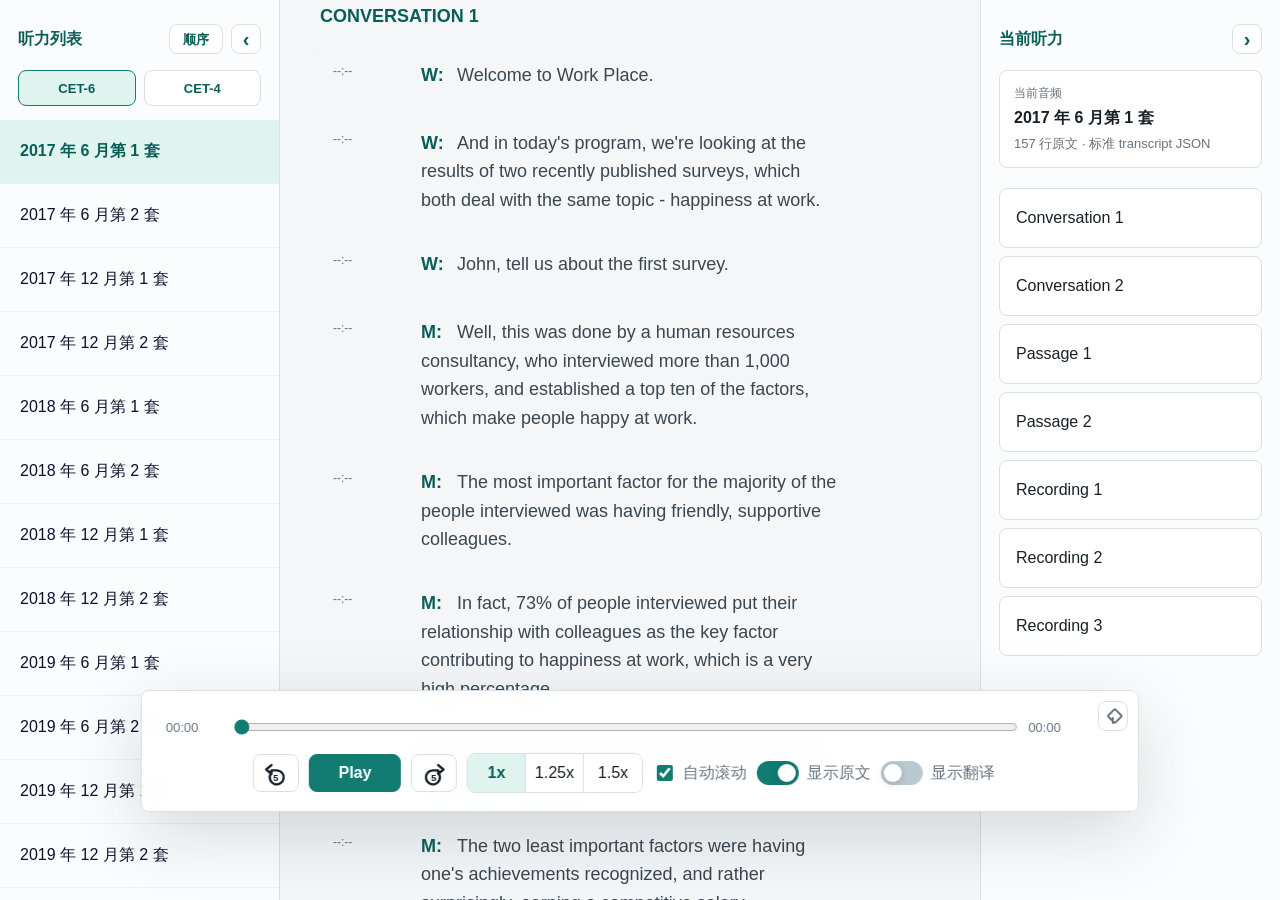
==== index.html @ cafbfebe "feat: CET 六级听力精听 Web App — 音频托管 Supabase / 部署 Render" ====
<!doctype html>
<html lang="zh-CN">
  <head>
    <meta charset="utf-8" />
    <meta
      name="viewport"
      content="width=device-width, initial-scale=1"
    />
    <title>CET听力播放器</title>
    <link
      rel="icon"
      href="./ui/cet-icon.svg"
      type="image/svg+xml"
    />
    <link
      rel="stylesheet"
      href="./ui/styles.css"
    />
    <script
      defer
      src="./ui/app.js"
    ></script>
  </head>
  <body>
    <div
      class="shell"
      id="shell"
    >
      <aside
        class="catalog"
        aria-label="听力列表"
      >
        <div class="side-header">
          <span>听力列表</span>
          <div class="side-actions">
            <button
              id="sortTrackList"
              class="side-order-toggle"
              type="button"
              title="切换为逆序显示"
              aria-label="当前为顺序显示，切换为逆序显示"
            >
              顺序
            </button>
            <button
              id="hideLeftSidebar"
              class="side-toggle"
              type="button"
              title="隐藏左侧栏"
              aria-label="隐藏左侧栏"
            >
              ‹
            </button>
          </div>
        </div>
        <div
          id="examTabs"
          class="exam-tabs"
          aria-label="考试类型"
        ></div>
        <nav
          class="track-list"
          id="trackList"
          aria-label="听力年份列表"
        ></nav>
      </aside>

      <div
        id="leftResizer"
        class="resizer left-resizer"
        role="separator"
        aria-orientation="vertical"
        aria-label="调整左侧栏宽度"
      ></div>

      <main class="player">
        <section
          class="now-playing"
          aria-label="播放器"
        >
          <button
            id="pinPlayer"
            class="pin-player"
            type="button"
            title="固定播放器"
            aria-label="固定播放器"
            aria-pressed="false"
          >
            <span
              class="pin-icon"
              aria-hidden="true"
            ></span>
          </button>
          <div class="progress-row">
            <span id="currentTime">00:00</span>
            <input
              id="progress"
              class="progress"
              type="range"
              min="0"
              max="1000"
              value="0"
              aria-label="播放进度"
            />
            <span id="duration">00:00</span>
          </div>

          <div
            class="controls"
            aria-label="播放控制"
          >
            <button
              id="backBtn"
              class="icon-btn seek-btn seek-back"
              type="button"
              title="后退 5 秒"
              aria-label="后退 5 秒"
            >
              <span
                class="seek-icon"
                aria-hidden="true"
              >
                <svg
                  viewBox="0 0 32 32"
                  focusable="false"
                >
                  <path d="M11 7 5 12l6 5v-4h6a8 8 0 1 1-7.1 4.3" />
                  <text
                    x="16"
                    y="22"
                  >
                    5
                  </text>
                </svg>
              </span>
            </button>
            <button
              id="playBtn"
              class="play-btn"
              type="button"
              title="播放或暂停"
              aria-label="播放或暂停"
            >
              Play
            </button>
            <button
              id="forwardBtn"
              class="icon-btn seek-btn seek-forward"
              type="button"
              title="前进 5 秒"
              aria-label="前进 5 秒"
            >
              <span
                class="seek-icon"
                aria-hidden="true"
              >
                <svg
                  viewBox="0 0 32 32"
                  focusable="false"
                >
                  <path d="M21 7l6 5-6 5v-4h-6a8 8 0 1 0 7.1 4.3" />
                  <text
                    x="16"
                    y="22"
                  >
                    5
                  </text>
                </svg>
              </span>
            </button>

            <div
              class="segmented"
              aria-label="播放速度"
            >
              <button
                class="speed active"
                type="button"
                data-speed="1"
              >
                1x
              </button>
              <button
                class="speed"
                type="button"
                data-speed="1.25"
              >
                1.25x
              </button>
              <button
                class="speed"
                type="button"
                data-speed="1.5"
              >
                1.5x
              </button>
            </div>

            <label class="toggle">
              <input
                id="autoScroll"
                type="checkbox"
                checked
              />
              <span>自动滚动</span>
            </label>

            <label class="switch-control">
              <input
                id="transcriptVisible"
                type="checkbox"
                role="switch"
                checked
                aria-label="显示听力原文"
              />
              <span
                class="switch-track"
                aria-hidden="true"
              ></span>
              <span>显示原文</span>
            </label>

            <label class="switch-control">
              <input
                id="translationVisible"
                type="checkbox"
                role="switch"
                aria-label="显示中文翻译"
              />
              <span
                class="switch-track"
                aria-hidden="true"
              ></span>
              <span>显示翻译</span>
            </label>
          </div>

          <audio
            id="audio"
            preload="metadata"
          ></audio>
        </section>

        <section
          class="workspace"
          aria-label="听力原文"
        >
          <div
            id="transcript"
            class="transcript"
            aria-live="polite"
          ></div>
        </section>
      </main>

      <div
        id="rightResizer"
        class="resizer right-resizer"
        role="separator"
        aria-orientation="vertical"
        aria-label="调整右侧栏宽度"
      ></div>

      <aside
        class="details"
        aria-label="当前听力"
      >
        <div class="side-header">
          <span>当前听力</span>
          <button
            id="hideRightSidebar"
            class="side-toggle"
            type="button"
            title="隐藏右侧栏"
            aria-label="隐藏右侧栏"
          >
            ›
          </button>
        </div>

        <div class="track-card">
          <span class="track-label">当前音频</span>
          <strong id="trackName">2025 年 12 月 第 1 套</strong>
          <span id="trackMeta">正在载入...</span>
        </div>

        <nav
          class="section-nav"
          id="sectionNav"
          aria-label="段落导航"
        ></nav>
      </aside>

      <button
        id="showLeftSidebar"
        class="restore-sidebar restore-left"
        type="button"
        title="显示左侧栏"
        aria-label="显示左侧栏"
      >
        ›
      </button>
      <button
        id="showRightSidebar"
        class="restore-sidebar restore-right"
        type="button"
        title="显示右侧栏"
        aria-label="显示右侧栏"
      >
        ‹
      </button>
    </div>
  </body>
</html>
---- ui/styles.css ----
:root {
  color-scheme: light;
  --bg: #f4f6f8;
  --panel: #ffffff;
  --panel-soft: #eef3f6;
  --text: #172026;
  --muted: #67727e;
  --line: #d8e0e6;
  --accent: #127c72;
  --accent-strong: #095f58;
  --accent-soft: #dff3ef;
  --warning: #9a5b00;
  --shadow: 0 20px 60px rgba(19, 35, 46, 0.12);
  --left-sidebar-width: 280px;
  --right-sidebar-width: 300px;
  --resizer-width: 8px;
}

* {
  box-sizing: border-box;
}

html,
body {
  height: 100%;
}

body {
  margin: 0;
  overflow: hidden;
  background: var(--bg);
  color: var(--text);
  font-family: "Inter", "Segoe UI", "Microsoft YaHei", Arial, sans-serif;
  letter-spacing: 0;
}

button,
input {
  font: inherit;
}

button {
  border: 1px solid var(--line);
  background: var(--panel);
  color: var(--text);
  cursor: pointer;
  transition:
    background 160ms ease,
    border-color 160ms ease,
    transform 160ms ease;
}

button:hover {
  border-color: #aab8c2;
  background: #f8fafb;
}

button:active {
  transform: translateY(1px);
}

.shell {
  display: grid;
  grid-template-columns:
    var(--left-sidebar-width) var(--resizer-width) minmax(0, 1fr)
    var(--resizer-width) var(--right-sidebar-width);
  height: 100vh;
  overflow: hidden;
}

.shell.left-collapsed {
  --left-sidebar-width: 0px;
}

.shell.right-collapsed {
  --right-sidebar-width: 0px;
}

.catalog,
.details {
  position: sticky;
  top: 0;
  height: 100vh;
  overflow: auto;
  padding: 22px 18px;
  background: #fbfcfd;
}

.catalog {
  display: flex;
  flex-direction: column;
  grid-column: 1;
  overflow: hidden;
  border-right: 1px solid var(--line);
}

.details {
  grid-column: 5;
  border-left: 1px solid var(--line);
}

.shell.left-collapsed .catalog,
.shell.right-collapsed .details {
  overflow: hidden;
  padding: 0;
  border: 0;
}

.shell.left-collapsed .catalog > *,
.shell.right-collapsed .details > * {
  display: none;
}

.player {
  display: grid;
  grid-template-rows: minmax(0, 1fr);
  grid-column: 3;
  height: 100vh;
  min-width: 0;
  overflow: hidden;
}

.side-header {
  flex: 0 0 auto;
  display: flex;
  align-items: center;
  justify-content: space-between;
  gap: 10px;
  min-height: 34px;
  margin-bottom: 14px;
  color: var(--accent-strong);
  font-weight: 800;
}

.side-actions {
  display: inline-flex;
  align-items: center;
  gap: 8px;
}

.exam-tabs {
  display: grid;
  grid-template-columns: repeat(2, minmax(0, 1fr));
  gap: 8px;
  margin-bottom: 14px;
}

.exam-tab {
  min-height: 36px;
  padding: 0 12px;
  border-radius: 8px;
  color: var(--accent-strong);
  font-size: 13px;
  font-weight: 800;
  line-height: 1;
}

.exam-tab.active {
  border-color: var(--accent);
  background: var(--accent-soft);
}

.exam-tabs[hidden] {
  display: none;
}

.side-order-toggle {
  min-width: 54px;
  height: 30px;
  padding: 0 10px;
  border-radius: 8px;
  color: var(--accent-strong);
  font-size: 13px;
  font-weight: 800;
  line-height: 1;
  white-space: nowrap;
}

.side-toggle,
.restore-sidebar {
  display: inline-grid;
  place-items: center;
  width: 30px;
  height: 30px;
  padding: 0;
  border-radius: 8px;
  color: var(--accent-strong);
  font-size: 20px;
  font-weight: 900;
  line-height: 1;
}

.restore-sidebar {
  position: fixed;
  z-index: 20;
  top: 14px;
  display: none;
  background: var(--accent);
  color: #fff;
  border-color: var(--accent);
}

.restore-left {
  left: 24px;
}

.restore-right {
  right: 24px;
}

.shell.left-collapsed .restore-left,
.shell.right-collapsed .restore-right {
  display: grid;
}

.resizer {
  position: relative;
  z-index: 12;
  width: var(--resizer-width);
  min-width: var(--resizer-width);
  height: 100vh;
  cursor: col-resize;
  background: transparent;
}

.left-resizer {
  grid-column: 2;
}

.right-resizer {
  grid-column: 4;
}

.resizer::before {
  content: "";
  position: absolute;
  inset: 0 3px;
  background: transparent;
  transition: background 160ms ease;
}

.resizer:hover::before,
.resizer.active::before {
  background: var(--accent);
}

.shell.left-collapsed .left-resizer,
.shell.right-collapsed .right-resizer {
  pointer-events: none;
}

body.resizing {
  cursor: col-resize;
  user-select: none;
}

.track-list {
  --sb-track-color: #dde5e8;
  --sb-thumb-color: #6baf8d;
  --sb-size: 9px;
  display: grid;
  flex: 1 1 auto;
  align-content: start;
  min-height: 0;
  margin: 0 -18px -22px;
  overflow: auto;
}

.track-list::-webkit-scrollbar {
  width: calc(var(--sb-size) - 3px);
}

.track-list::-webkit-scrollbar-track {
  background: var(--sb-track-color);
  border-radius: 7px;
}

.track-list::-webkit-scrollbar-thumb {
  background: var(--sb-thumb-color);
  border-radius: 7px;
}

@supports not selector(::-webkit-scrollbar) {
  .track-list {
    scrollbar-color: var(--sb-thumb-color) var(--sb-track-color);
    scrollbar-width: thin;
  }
}

.track-list-item {
  width: 100%;
  min-height: 64px;
  padding: 0 20px;
  border: 0;
  border-bottom: 1px solid #edf1f4;
  border-radius: 0;
  background: transparent;
  color: #09122d;
  text-align: left;
  white-space: nowrap;
  overflow: hidden;
  text-overflow: ellipsis;
}

.track-list-item:hover {
  background: #eef7f5;
}

.track-list-item.active {
  background: var(--accent-soft);
  color: var(--accent-strong);
  font-weight: 800;
}

.track-list-item.unavailable {
  color: #526273;
  cursor: default;
}

.track-list-item.unavailable:hover {
  background: transparent;
}

.track-card {
  display: grid;
  gap: 6px;
  padding: 14px;
  margin-bottom: 20px;
  border: 1px solid var(--line);
  border-radius: 8px;
  background: var(--panel);
}

.track-label {
  color: var(--muted);
  font-size: 12px;
}

.track-card strong {
  font-size: 16px;
}

.track-card span:last-child {
  color: var(--muted);
  font-size: 13px;
}

.section-nav {
  display: grid;
  gap: 8px;
}

.section-nav-item {
  display: grid;
  grid-template-columns: minmax(0, 1fr) auto;
  gap: 8px;
  align-items: center;
  min-height: 60px;
  padding: 8px 10px 8px 16px;
  border: 1px solid var(--line);
  border-radius: 8px;
  background: var(--panel);
  transition:
    background 160ms ease,
    border-color 160ms ease,
    box-shadow 160ms ease;
}

.section-nav-item:hover {
  border-color: #aab8c2;
  background: #f8fafb;
}

.section-nav-item.active {
  border-color: var(--accent);
  background: var(--accent-soft);
  color: var(--accent-strong);
  font-weight: 700;
}

.section-jump {
  width: 100%;
  min-height: 40px;
  min-width: 0;
  padding: 0;
  border: 0;
  border-radius: 0;
  background: transparent;
  color: inherit;
  font-weight: inherit;
  text-align: left;
  overflow: hidden;
  text-overflow: ellipsis;
  white-space: nowrap;
}

.section-jump:hover {
  border-color: transparent;
  background: transparent;
}

.section-actions {
  display: inline-flex;
  gap: 6px;
}

.now-playing {
  position: fixed;
  left: 50%;
  bottom: 88px;
  z-index: 15;
  display: grid;
  gap: 16px;
  width: min(78vw, 1560px);
  padding: 26px 56px 18px 24px;
  border: 1px solid var(--line);
  border-radius: 8px;
  background: rgba(255, 255, 255, 0.94);
  box-shadow: 0 22px 70px rgba(19, 35, 46, 0.16);
  backdrop-filter: blur(12px);
  cursor: move;
  transform: translateX(-50%);
}

.now-playing.pinned {
  cursor: default;
}

.now-playing.dragging {
  cursor: grabbing;
}

.now-playing button,
.now-playing input,
.now-playing label {
  cursor: pointer;
}

.pin-player {
  position: absolute;
  top: 10px;
  right: 10px;
  display: inline-grid;
  place-items: center;
  width: 30px;
  height: 30px;
  padding: 0;
  border-radius: 8px;
  background: var(--panel);
  color: var(--muted);
}

.pin-player:hover {
  border-color: #aab8c2;
  background: #f8fafb;
}

.now-playing.pinned .pin-player {
  border-color: var(--accent);
  background: var(--accent);
  color: #fff;
}

.pin-icon {
  position: relative;
  width: 14px;
  height: 14px;
}

.pin-icon::before {
  content: "";
  position: absolute;
  left: 3px;
  top: 1px;
  width: 8px;
  height: 8px;
  border: 2px solid currentColor;
  border-radius: 2px;
  transform: rotate(45deg);
}

.pin-icon::after {
  content: "";
  position: absolute;
  left: 6px;
  top: 8px;
  width: 2px;
  height: 7px;
  border-radius: 999px;
  background: currentColor;
}

.progress-row {
  display: grid;
  grid-template-columns: 54px minmax(0, 1fr) 54px;
  align-items: center;
  gap: 12px;
  color: var(--muted);
  font-variant-numeric: tabular-nums;
  font-size: 13px;
}

.progress {
  width: 100%;
  accent-color: var(--accent);
}

.controls {
  display: flex;
  align-items: center;
  justify-content: center;
  flex-wrap: wrap;
  gap: 10px;
}

.icon-btn,
.play-btn,
.segmented button {
  min-height: 38px;
  border-radius: 8px;
}

.icon-btn {
  width: 46px;
  font-weight: 800;
}

.seek-btn {
  display: inline-grid;
  place-items: center;
  padding: 0;
}

.seek-icon,
.seek-icon svg {
  display: block;
  width: 28px;
  height: 28px;
}

.seek-icon svg {
  overflow: visible;
}

.seek-icon path {
  fill: none;
  stroke: currentColor;
  stroke-width: 2.7;
  stroke-linecap: round;
  stroke-linejoin: round;
}

.seek-icon text {
  fill: currentColor;
  font-size: 11px;
  font-weight: 900;
  text-anchor: middle;
  dominant-baseline: middle;
}

.play-btn {
  min-width: 92px;
  padding: 0 18px;
  border-color: var(--accent);
  background: var(--accent);
  color: #fff;
  font-weight: 800;
}

.play-btn:hover {
  border-color: var(--accent-strong);
  background: var(--accent-strong);
}

.segmented {
  display: inline-grid;
  grid-template-columns: repeat(3, minmax(58px, 1fr));
  overflow: hidden;
  border: 1px solid var(--line);
  border-radius: 8px;
}

.segmented button {
  border: 0;
  border-right: 1px solid var(--line);
  border-radius: 0;
  background: var(--panel);
}

.segmented button:last-child {
  border-right: 0;
}

.segmented button.active {
  background: var(--accent-soft);
  color: var(--accent-strong);
  font-weight: 800;
}

.toggle {
  display: inline-flex;
  align-items: center;
  gap: 7px;
  min-height: 38px;
  color: var(--muted);
  user-select: none;
}

.toggle input {
  width: 16px;
  height: 16px;
  accent-color: var(--accent);
}

.switch-control {
  position: relative;
  display: inline-flex;
  align-items: center;
  gap: 8px;
  min-height: 38px;
  color: var(--muted);
  user-select: none;
}

.switch-control input {
  position: absolute;
  width: 1px;
  height: 1px;
  opacity: 0;
  pointer-events: none;
}

.switch-track {
  position: relative;
  flex: 0 0 42px;
  width: 42px;
  height: 24px;
  border-radius: 999px;
  background: #bac8d1;
  transition:
    background 160ms ease,
    box-shadow 160ms ease;
}

.switch-track::after {
  content: "";
  position: absolute;
  top: 3px;
  left: 3px;
  width: 18px;
  height: 18px;
  border-radius: 50%;
  background: #fff;
  box-shadow: 0 2px 7px rgba(19, 35, 46, 0.18);
  transition: transform 160ms ease;
}

.switch-control input:checked + .switch-track {
  background: var(--accent);
}

.switch-control input:checked + .switch-track::after {
  transform: translateX(18px);
}

.switch-control input:focus-visible + .switch-track {
  outline: 2px solid #76bdb4;
  outline-offset: 2px;
}

.workspace {
  --sb-track-color: #dde5e8;
  --sb-thumb-color: #6baf8d;
  --sb-size: 9px;
  grid-row: 1;
  min-width: 0;
  min-height: 0;
  padding: 0px 28px 220px;
  overflow-y: auto;
  overscroll-behavior: contain;
}

.workspace::-webkit-scrollbar {
  width: var(--sb-size);
}

.workspace::-webkit-scrollbar-track {
  background: var(--sb-track-color);
  border-radius: 7px;
}

.workspace::-webkit-scrollbar-thumb {
  background: var(--sb-thumb-color);
  border-radius: 7px;
}

@supports not selector(::-webkit-scrollbar) {
  .workspace {
    scrollbar-color: var(--sb-thumb-color) var(--sb-track-color);
    scrollbar-width: thin;
  }
}

.transcript {
  display: grid;
  gap: 8px;
  max-width: 980px;
  margin: 0 auto;
}

.section-heading {
  position: sticky;
  top: 0;
  z-index: 2;
  padding: 6px 4px 12px;
  background: #f4f6f8;
  color: var(--accent-strong);
  font-size: 18px;
  font-weight: 900;
  letter-spacing: 0;
  text-transform: uppercase;
}

.section-heading::after {
  content: "";
  position: absolute;
  right: 0;
  bottom: -16px;
  left: 0;
  height: 16px;
  pointer-events: none;
  background: linear-gradient(#f4f6f8, rgba(244, 246, 248, 0));
}

.line {
  display: grid;
  grid-template-columns: 74px minmax(0, 1fr) 76px;
  gap: 14px;
  align-items: start;
  min-height: 52px;
  padding: 13px 16px;
  border: 1px solid transparent;
  border-radius: 8px;
  background: transparent;
  color: #3a4650;
  text-align: left;
}

.line:hover {
  border-color: var(--line);
  background: rgba(255, 255, 255, 0.55);
}

.line-time {
  color: var(--muted);
  font-variant-numeric: tabular-nums;
  font-size: 12px;
  line-height: 1.7;
}

.line-text {
  min-width: 0;
  font-size: 18px;
  line-height: 1.58;
}

.line-original,
.line-translation {
  display: block;
}

.line-translation {
  margin-top: 5px;
  color: #586674;
  font-size: 15px;
  line-height: 1.55;
  font-weight: 500;
}

.line.passed {
  color: #75808a;
}

.line.active {
  border-color: #a7d6ce;
  background: var(--panel);
  box-shadow: var(--shadow);
  color: var(--text);
}

.line.active .line-text {
  font-weight: 800;
}

.line.active .line-translation {
  color: #43515e;
  font-weight: 600;
}

.line-actions {
  display: inline-flex;
  justify-content: flex-end;
  gap: 8px;
  min-width: 72px;
}

.line-play {
  display: inline-grid;
  place-items: center;
  width: 32px;
  min-width: 32px;
  height: 32px;
  min-height: 32px;
  padding: 0;
  border-color: #b9c8ce;
  border-radius: 999px;
  background: var(--panel);
  color: var(--accent-strong);
  opacity: 0;
  pointer-events: none;
  transform: translateY(-2px) scale(0.94);
  transition:
    opacity 140ms ease,
    transform 140ms ease,
    background 140ms ease,
    border-color 140ms ease;
}

.line:hover .line-play,
.line:focus-within .line-play,
.line.looping .line-play {
  opacity: 1;
  pointer-events: auto;
  transform: translateY(-2px) scale(1);
}

.section-nav-item:hover .section-action,
.section-nav-item:focus-within .section-action,
.section-nav-item.looping .section-action {
  opacity: 1;
  pointer-events: auto;
  transform: translateY(-2px) scale(1);
}

.line-play:hover {
  border-color: var(--accent);
  background: var(--accent);
  color: #fff;
}

.line-loop.active {
  border-color: var(--accent);
  background: var(--accent-soft);
  color: var(--accent-strong);
}

.line-loop.active:hover {
  background: var(--accent);
  color: #fff;
}

.line-play-icon {
  width: 0;
  height: 0;
  margin-left: 2px;
  border-top: 6px solid transparent;
  border-bottom: 6px solid transparent;
  border-left: 9px solid currentColor;
}

.line-loop-icon {
  position: relative;
  width: 16px;
  height: 16px;
  border: 2px solid currentColor;
  border-left-color: transparent;
  border-radius: 50%;
}

.line-loop-icon::after {
  content: "";
  position: absolute;
  top: -3px;
  right: -1px;
  width: 6px;
  height: 6px;
  border-top: 2px solid currentColor;
  border-right: 2px solid currentColor;
  transform: rotate(35deg);
}

.speaker {
  display: inline-block;
  min-width: 30px;
  margin-right: 6px;
  color: var(--accent-strong);
  font-weight: 900;
}

.question .speaker {
  color: var(--warning);
}

.empty-state {
  padding: 40px 18px;
  border: 1px dashed var(--line);
  border-radius: 8px;
  background: var(--panel);
  color: var(--muted);
  text-align: center;
}

@media (max-width: 860px) {
  body {
    --sb-track-color: #dde5e8;
    --sb-thumb-color: #6baf8d;
    --sb-size: 9px;
    overflow: auto;
  }

  body::-webkit-scrollbar {
    width: var(--sb-size);
  }

  body::-webkit-scrollbar-track {
    background: var(--sb-track-color);
    border-radius: 7px;
  }

  body::-webkit-scrollbar-thumb {
    background: var(--sb-thumb-color);
    border-radius: 7px;
  }

  @supports not selector(::-webkit-scrollbar) {
    body {
      scrollbar-color: var(--sb-thumb-color) var(--sb-track-color);
      scrollbar-width: thin;
    }
  }

  .shell {
    grid-template-columns: 1fr;
    height: auto;
    min-height: 100vh;
    overflow: visible;
  }

  .catalog,
  .details {
    position: static;
    height: auto;
    padding: 16px;
  }

  .catalog {
    border-right: 0;
    border-bottom: 1px solid var(--line);
  }

  .details {
    order: 2;
    border-left: 0;
    border-top: 1px solid var(--line);
    border-bottom: 1px solid var(--line);
  }

  .player {
    order: 3;
    height: auto;
    overflow: visible;
  }

  .now-playing {
    left: 12px;
    right: 12px;
    bottom: 12px;
    width: auto;
    padding: 34px 12px 12px;
    transform: none;
  }

  .workspace {
    overflow: visible;
  }

  .track-list {
    max-height: 260px;
    margin: -16px;
    overflow: auto;
  }

  .resizer,
  .restore-sidebar,
  .side-header {
    display: none !important;
  }

  .section-nav {
    grid-template-columns: repeat(auto-fit, minmax(140px, 1fr));
  }

  .now-playing {
    padding: 16px;
  }

  .workspace {
    padding: 16px 12px 210px;
  }

  .line {
    grid-template-columns: 52px minmax(0, 1fr) 72px;
    gap: 10px;
    padding: 12px;
  }

  .line-text {
    font-size: 16px;
  }

  .section-heading {
    top: 0;
  }
}

@media (max-width: 520px) {
  .progress-row {
    grid-template-columns: 42px minmax(0, 1fr) 42px;
    gap: 8px;
    font-size: 12px;
  }

  .controls {
    display: grid;
    grid-template-columns: 46px minmax(80px, 1fr) 46px;
  }

  .segmented,
  .toggle,
  .switch-control {
    grid-column: 1 / -1;
  }

  .segmented {
    width: 100%;
  }
}
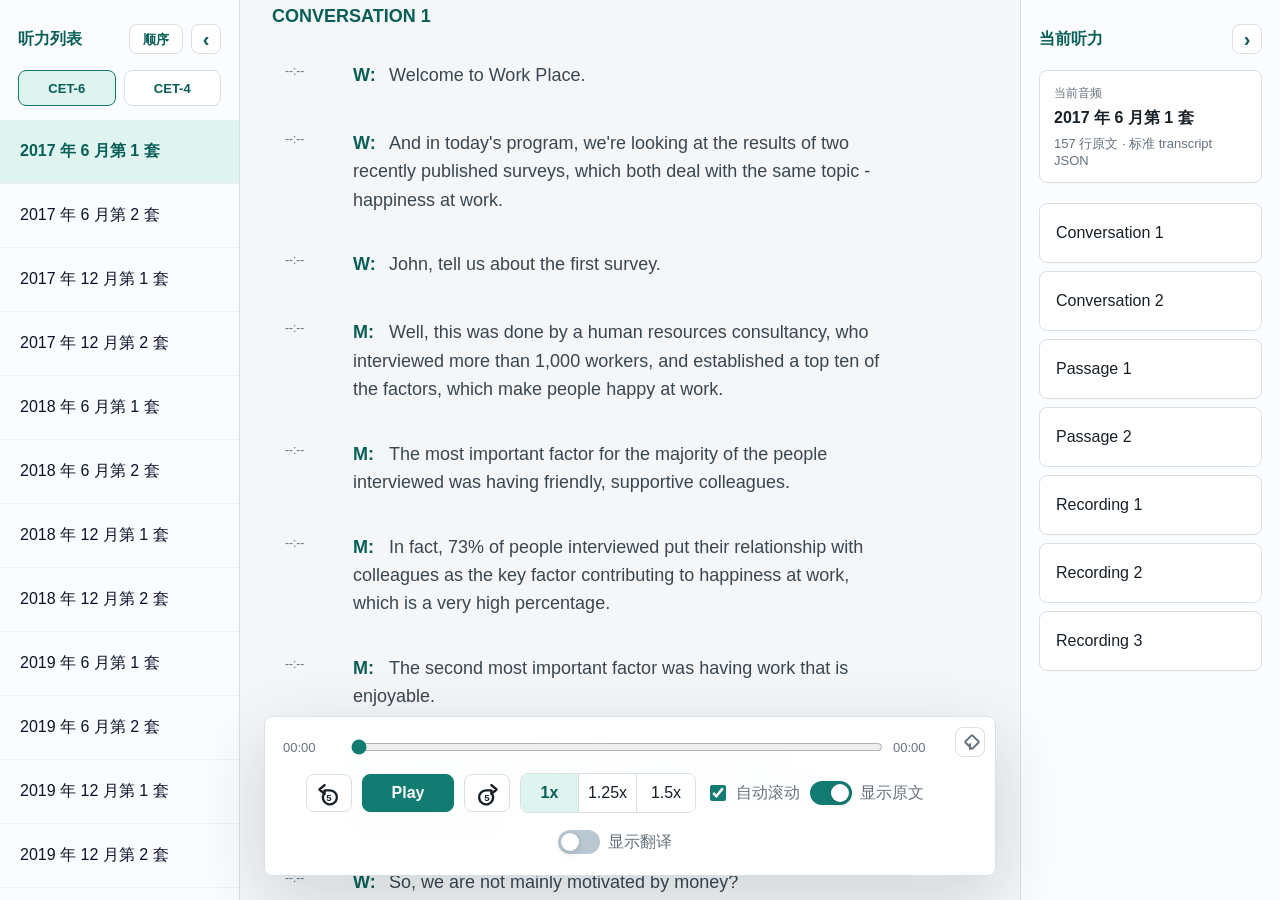
==== commit 79564312: "fix(ui): improve layout on iPhone and iPad - fix broken single-column grid on narrow screens (explic" ====
--- a/index.html
+++ b/index.html
@@ -4,7 +4,11 @@
     <meta charset="utf-8" />
     <meta
       name="viewport"
-      content="width=device-width, initial-scale=1"
+      content="width=device-width, initial-scale=1, viewport-fit=cover"
+    />
+    <meta
+      name="theme-color"
+      content="#fbfcfd"
     />
     <title>CET听力播放器</title>
     <link
@@ -26,6 +30,38 @@
       class="shell"
       id="shell"
     >
+      <header class="mobile-bar">
+        <button
+          id="openCatalog"
+          class="mobile-bar-btn"
+          type="button"
+          aria-label="打开听力列表"
+        >
+          <span
+            class="mobile-bar-icon"
+            aria-hidden="true"
+          >☰</span>
+          列表
+        </button>
+        <strong
+          id="mobileTrackName"
+          class="mobile-track-name"
+        >CET听力</strong>
+        <button
+          id="openDetails"
+          class="mobile-bar-btn"
+          type="button"
+          aria-label="打开段落导航"
+        >
+          段落
+        </button>
+      </header>
+      <div
+        id="drawerBackdrop"
+        class="drawer-backdrop"
+        hidden
+      ></div>
+
       <aside
         class="catalog"
         aria-label="听力列表"
@@ -196,43 +232,45 @@
               </button>
             </div>
 
-            <label class="toggle">
-              <input
-                id="autoScroll"
-                type="checkbox"
-                checked
-              />
-              <span>自动滚动</span>
-            </label>
-
-            <label class="switch-control">
-              <input
-                id="transcriptVisible"
-                type="checkbox"
-                role="switch"
-                checked
-                aria-label="显示听力原文"
-              />
-              <span
-                class="switch-track"
-                aria-hidden="true"
-              ></span>
-              <span>显示原文</span>
-            </label>
-
-            <label class="switch-control">
-              <input
-                id="translationVisible"
-                type="checkbox"
-                role="switch"
-                aria-label="显示中文翻译"
-              />
-              <span
-                class="switch-track"
-                aria-hidden="true"
-              ></span>
-              <span>显示翻译</span>
-            </label>
+            <div class="view-options">
+              <label class="toggle">
+                <input
+                  id="autoScroll"
+                  type="checkbox"
+                  checked
+                />
+                <span>自动滚动</span>
+              </label>
+
+              <label class="switch-control">
+                <input
+                  id="transcriptVisible"
+                  type="checkbox"
+                  role="switch"
+                  checked
+                  aria-label="显示听力原文"
+                />
+                <span
+                  class="switch-track"
+                  aria-hidden="true"
+                ></span>
+                <span>显示原文</span>
+              </label>
+
+              <label class="switch-control">
+                <input
+                  id="translationVisible"
+                  type="checkbox"
+                  role="switch"
+                  aria-label="显示中文翻译"
+                />
+                <span
+                  class="switch-track"
+                  aria-hidden="true"
+                ></span>
+                <span>显示翻译</span>
+              </label>
+            </div>
           </div>
 
           <audio
--- a/ui/styles.css
+++ b/ui/styles.css
@@ -65,6 +65,7 @@
     var(--left-sidebar-width) var(--resizer-width) minmax(0, 1fr)
     var(--resizer-width) var(--right-sidebar-width);
   height: 100vh;
+  height: 100dvh;
   overflow: hidden;
 }
 
@@ -99,16 +100,27 @@
   border-left: 1px solid var(--line);
 }
 
-.shell.left-collapsed .catalog,
-.shell.right-collapsed .details {
-  overflow: hidden;
-  padding: 0;
-  border: 0;
-}
-
-.shell.left-collapsed .catalog > *,
-.shell.right-collapsed .details > * {
+@media (min-width: 1025px) {
+  .shell.left-collapsed .catalog,
+  .shell.right-collapsed .details {
+    overflow: hidden;
+    padding: 0;
+    border: 0;
+  }
+
+  .shell.left-collapsed .catalog > *,
+  .shell.right-collapsed .details > * {
+    display: none;
+  }
+}
+
+.mobile-bar,
+.drawer-backdrop {
   display: none;
+}
+
+.view-options {
+  display: contents;
 }
 
 .player {
@@ -910,138 +922,372 @@
   text-align: center;
 }
 
-@media (max-width: 860px) {
-  body {
-    --sb-track-color: #dde5e8;
-    --sb-thumb-color: #6baf8d;
-    --sb-size: 9px;
-    overflow: auto;
-  }
-
-  body::-webkit-scrollbar {
-    width: var(--sb-size);
-  }
-
-  body::-webkit-scrollbar-track {
-    background: var(--sb-track-color);
-    border-radius: 7px;
-  }
-
-  body::-webkit-scrollbar-thumb {
-    background: var(--sb-thumb-color);
-    border-radius: 7px;
-  }
-
-  @supports not selector(::-webkit-scrollbar) {
-    body {
-      scrollbar-color: var(--sb-thumb-color) var(--sb-track-color);
-      scrollbar-width: thin;
-    }
-  }
-
+/* Keep the floating player inside the transcript column on narrow desktops / iPad landscape. */
+@media (min-width: 1025px) and (max-width: 1440px) {
+  :root {
+    --left-sidebar-width: 240px;
+    --right-sidebar-width: 260px;
+  }
+
+  .now-playing {
+    left: calc(
+      var(--left-sidebar-width) + var(--resizer-width) +
+        (
+          100vw - var(--left-sidebar-width) - var(--right-sidebar-width) - 2 *
+            var(--resizer-width)
+        ) / 2
+    );
+    bottom: calc(24px + env(safe-area-inset-bottom));
+    width: calc(
+      100vw - var(--left-sidebar-width) - var(--right-sidebar-width) - 2 *
+        var(--resizer-width) - 32px
+    );
+    padding: 20px 48px 14px 18px;
+  }
+
+  .workspace {
+    padding-right: 20px;
+    padding-left: 20px;
+  }
+
+  .line {
+    grid-template-columns: 56px minmax(0, 1fr) 76px;
+    gap: 12px;
+  }
+}
+
+/* Tablet portrait & phones: transcript first, sidebars become drawers, player docks to the bottom. */
+@media (max-width: 1024px) {
   .shell {
-    grid-template-columns: 1fr;
-    height: auto;
-    min-height: 100vh;
-    overflow: visible;
+    display: flex;
+    flex-direction: column;
+  }
+
+  .mobile-bar {
+    position: relative;
+    z-index: 20;
+    flex: 0 0 auto;
+    display: grid;
+    grid-template-columns: auto minmax(0, 1fr) auto;
+    align-items: center;
+    gap: 10px;
+    min-height: calc(52px + env(safe-area-inset-top));
+    padding: env(safe-area-inset-top) max(12px, env(safe-area-inset-right)) 0
+      max(12px, env(safe-area-inset-left));
+    border-bottom: 1px solid var(--line);
+    background: rgba(251, 252, 253, 0.96);
+    backdrop-filter: blur(12px);
+  }
+
+  .mobile-bar-btn {
+    display: inline-flex;
+    align-items: center;
+    gap: 6px;
+    height: 36px;
+    padding: 0 12px;
+    border-radius: 8px;
+    color: var(--accent-strong);
+    font-size: 14px;
+    font-weight: 800;
+    white-space: nowrap;
+  }
+
+  .mobile-bar-icon {
+    font-size: 15px;
+    line-height: 1;
+  }
+
+  .mobile-track-name {
+    overflow: hidden;
+    color: var(--text);
+    font-size: 15px;
+    text-align: center;
+    text-overflow: ellipsis;
+    white-space: nowrap;
+  }
+
+  .drawer-backdrop {
+    position: fixed;
+    inset: 0;
+    z-index: 30;
+    display: block;
+    background: rgba(15, 25, 32, 0.38);
+  }
+
+  .drawer-backdrop[hidden] {
+    display: none;
   }
 
   .catalog,
   .details {
-    position: static;
+    position: fixed;
+    top: 0;
+    bottom: 0;
+    z-index: 40;
+    width: min(86vw, 360px);
     height: auto;
-    padding: 16px;
+    padding: calc(18px + env(safe-area-inset-top)) 18px
+      calc(18px + env(safe-area-inset-bottom));
+    visibility: hidden;
+    box-shadow: 0 0 40px rgba(19, 35, 46, 0.2);
+    transition:
+      transform 240ms ease,
+      visibility 0s linear 240ms;
   }
 
   .catalog {
-    border-right: 0;
-    border-bottom: 1px solid var(--line);
+    left: 0;
+    padding-left: max(18px, env(safe-area-inset-left));
+    transform: translateX(-105%);
   }
 
   .details {
-    order: 2;
-    border-left: 0;
-    border-top: 1px solid var(--line);
-    border-bottom: 1px solid var(--line);
-  }
-
-  .player {
-    order: 3;
-    height: auto;
-    overflow: visible;
-  }
-
-  .now-playing {
-    left: 12px;
-    right: 12px;
-    bottom: 12px;
-    width: auto;
-    padding: 34px 12px 12px;
+    right: 0;
+    padding-right: max(18px, env(safe-area-inset-right));
+    transform: translateX(105%);
+    overscroll-behavior: contain;
+  }
+
+  .shell.drawer-left-open .catalog,
+  .shell.drawer-right-open .details {
+    visibility: visible;
     transform: none;
-  }
-
-  .workspace {
-    overflow: visible;
+    transition:
+      transform 240ms ease,
+      visibility 0s;
   }
 
   .track-list {
-    max-height: 260px;
-    margin: -16px;
-    overflow: auto;
+    margin-bottom: calc(-18px - env(safe-area-inset-bottom));
+    padding-bottom: env(safe-area-inset-bottom);
+    overscroll-behavior: contain;
+  }
+
+  .track-list-item {
+    min-height: 54px;
   }
 
   .resizer,
   .restore-sidebar,
-  .side-header {
+  .pin-player {
     display: none !important;
   }
 
-  .section-nav {
-    grid-template-columns: repeat(auto-fit, minmax(140px, 1fr));
-  }
-
+  .player {
+    display: flex;
+    flex: 1 1 auto;
+    flex-direction: column;
+    justify-content: flex-end;
+    height: auto;
+    min-height: 0;
+  }
+
+  .workspace {
+    flex: 1 1 auto;
+    padding: 12px max(16px, env(safe-area-inset-right)) 24px
+      max(16px, env(safe-area-inset-left));
+    -webkit-overflow-scrolling: touch;
+  }
+
+  /* !important overrides any drag position saved on desktop and applied inline. */
   .now-playing {
-    padding: 16px;
-  }
-
-  .workspace {
-    padding: 16px 12px 210px;
-  }
-
-  .line {
-    grid-template-columns: 52px minmax(0, 1fr) 72px;
+    position: relative !important;
+    top: auto !important;
+    right: auto !important;
+    bottom: auto !important;
+    left: auto !important;
+    order: 2;
+    flex: 0 0 auto;
     gap: 10px;
-    padding: 12px;
-  }
-
-  .line-text {
+    width: auto;
+    padding: 12px max(16px, env(safe-area-inset-right))
+      calc(12px + env(safe-area-inset-bottom))
+      max(16px, env(safe-area-inset-left));
+    border-width: 1px 0 0;
+    border-radius: 0;
+    box-shadow: 0 -8px 30px rgba(19, 35, 46, 0.08);
+    cursor: default;
+    transform: none !important;
+  }
+
+  .progress-row {
+    grid-template-columns: 46px minmax(0, 1fr) 46px;
+    gap: 10px;
+  }
+
+  .progress-row span:last-child {
+    text-align: right;
+  }
+
+  .controls {
+    gap: 8px 10px;
+  }
+
+  .view-options {
+    display: flex;
+    align-items: center;
+    gap: 14px;
+  }
+
+  .section-heading {
     font-size: 16px;
   }
-
-  .section-heading {
-    top: 0;
-  }
-}
-
-@media (max-width: 520px) {
+}
+
+@media (max-width: 600px) {
+  .mobile-bar-btn {
+    padding: 0 10px;
+  }
+
   .progress-row {
-    grid-template-columns: 42px minmax(0, 1fr) 42px;
+    grid-template-columns: 40px minmax(0, 1fr) 40px;
     gap: 8px;
     font-size: 12px;
   }
 
   .controls {
     display: grid;
-    grid-template-columns: 46px minmax(80px, 1fr) 46px;
-  }
-
-  .segmented,
+    grid-template-columns: 44px minmax(0, 1fr) 44px auto;
+    gap: 8px;
+  }
+
+  .icon-btn {
+    width: 44px;
+  }
+
+  .play-btn {
+    min-width: 0;
+    padding: 0 10px;
+  }
+
+  .icon-btn,
+  .play-btn,
+  .segmented button {
+    min-height: 42px;
+  }
+
+  .segmented {
+    grid-template-columns: repeat(3, minmax(44px, 1fr));
+  }
+
+  .segmented button {
+    padding: 0 4px;
+    font-size: 13px;
+  }
+
+  .view-options {
+    grid-column: 1 / -1;
+    justify-content: space-between;
+    gap: 8px;
+    font-size: 13px;
+  }
+
   .toggle,
   .switch-control {
-    grid-column: 1 / -1;
-  }
-
-  .segmented {
-    width: 100%;
-  }
-}
+    min-height: 30px;
+    gap: 6px;
+  }
+
+  .switch-track {
+    flex-basis: 36px;
+    width: 36px;
+    height: 20px;
+  }
+
+  .switch-track::after {
+    width: 14px;
+    height: 14px;
+  }
+
+  .switch-control input:checked + .switch-track::after {
+    transform: translateX(16px);
+  }
+
+  .workspace {
+    padding-top: 8px;
+    padding-right: max(10px, env(safe-area-inset-right));
+    padding-left: max(10px, env(safe-area-inset-left));
+  }
+
+  .line {
+    grid-template-columns: minmax(0, 1fr) auto;
+    grid-template-areas:
+      "time actions"
+      "text text";
+    gap: 2px 8px;
+    min-height: 0;
+    padding: 8px 12px 10px;
+  }
+
+  .line-time {
+    grid-area: time;
+    align-self: center;
+  }
+
+  .line-text {
+    grid-area: text;
+    font-size: 17px;
+    line-height: 1.55;
+  }
+
+  .line-translation {
+    font-size: 14px;
+  }
+
+  .line-actions {
+    grid-area: actions;
+    min-width: 0;
+  }
+
+  .line-play {
+    width: 30px;
+    min-width: 30px;
+    height: 28px;
+    min-height: 28px;
+  }
+}
+
+/* Short landscape phones: keep the docked player as small as possible. */
+@media (max-width: 1024px) and (max-height: 500px) {
+  .mobile-bar {
+    min-height: calc(44px + env(safe-area-inset-top));
+  }
+
+  .now-playing {
+    gap: 6px;
+    padding-top: 8px;
+    padding-bottom: calc(8px + env(safe-area-inset-bottom));
+  }
+
+  .icon-btn,
+  .play-btn,
+  .segmented button,
+  .toggle,
+  .switch-control {
+    min-height: 34px;
+  }
+}
+
+/* Touch screens have no hover, so the per-line play/loop buttons must stay visible. */
+@media (hover: none) {
+  .line-play {
+    opacity: 1;
+    pointer-events: auto;
+    transform: none;
+  }
+
+  .line:not(.active):not(.looping) .line-play:not(.active) {
+    border-color: #d3dde2;
+    color: #5f8f88;
+  }
+
+  .line:hover {
+    border-color: transparent;
+    background: transparent;
+  }
+
+  .line.active:hover {
+    border-color: #a7d6ce;
+    background: var(--panel);
+  }
+}
